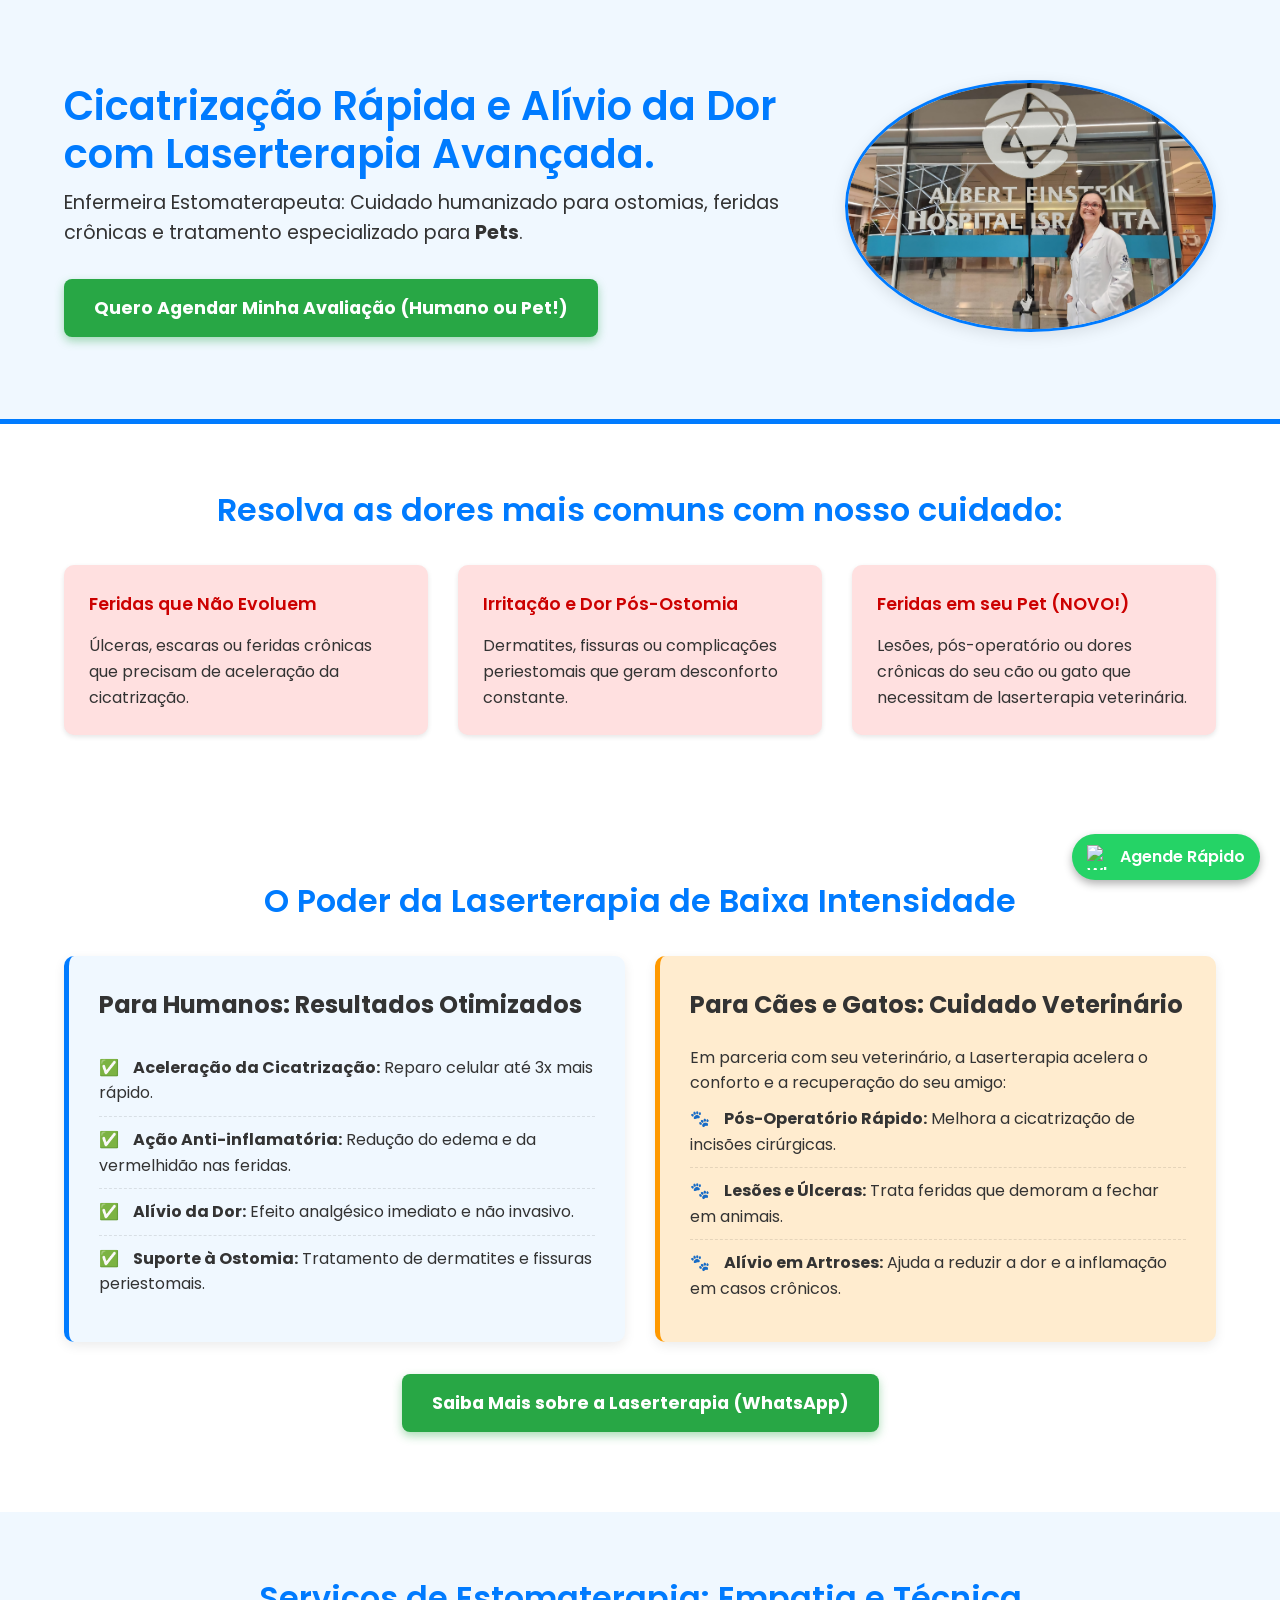
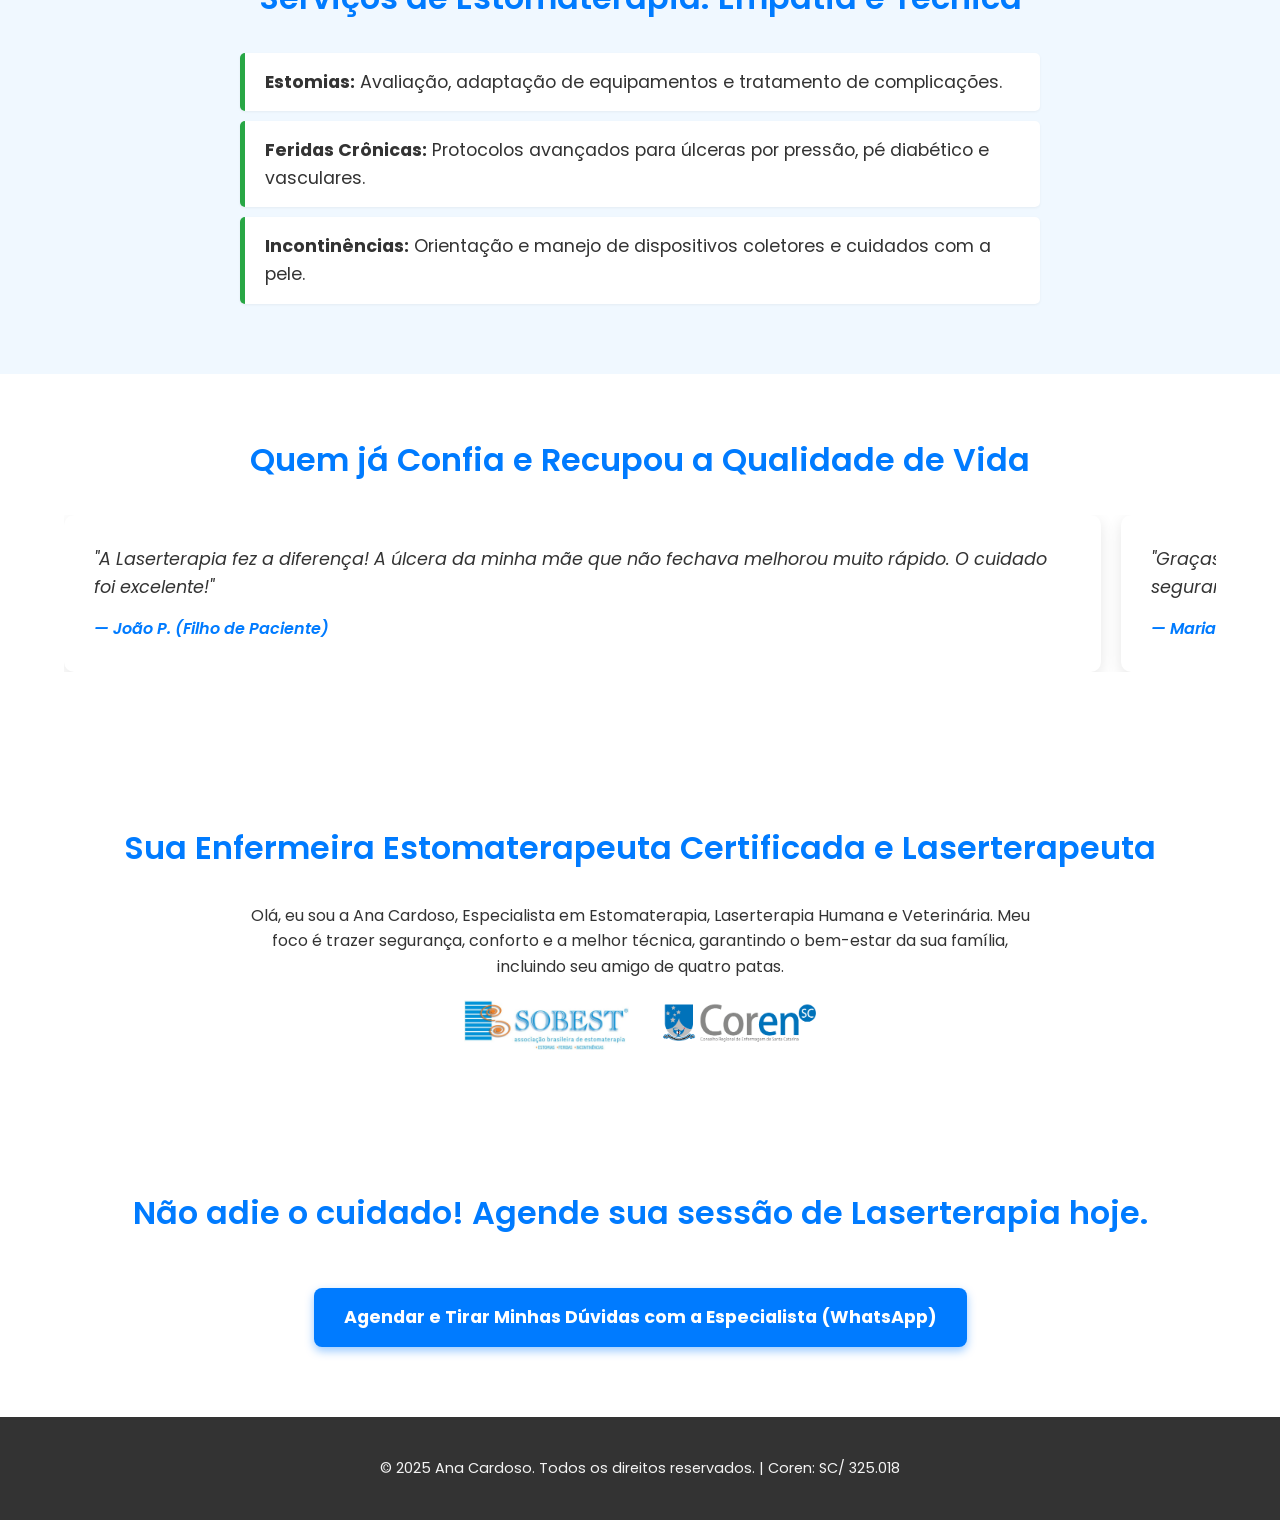
==== index.html @ f048fe2b "v1" ====
<!DOCTYPE html>
<html lang="pt-BR">
<head>
    <meta charset="UTF-8">
    <meta name="viewport" content="width=device-width, initial-scale=1.0">
    <title>Laserterapia e Estomaterapia | Cuidado Avançado para Você e Seu Pet</title>
    <link rel="stylesheet" href="/src/style.css">
    <link href="https://fonts.googleapis.com/css2?family=Poppins:wght@300;400;600;700&display=swap" rel="stylesheet">
</head>
<body>

    <a href="#" id="whatsapp-float" class="whatsapp-float">
        <img src="/src/img/whatsapp.png" alt="WhatsApp" class="whatsapp-icon">
        Agende Rápido
    </a>

    <header class="hero-section">
        <div class="container hero-content">
            <div class="hero-text">
                <h1>Cicatrização Rápida e Alívio da Dor com Laserterapia Avançada.</h1>
                <p class="subtitle">Enfermeira Estomaterapeuta: Cuidado humanizado para ostomias, feridas crônicas e tratamento especializado para <b>Pets</b>.</p>
                
                <a href="#" class="cta-button primary-cta" id="cta-hero">
                    Quero Agendar Minha Avaliação (Humano ou Pet!)
                </a>
            </div>
            <div class="hero-image">
                <img src="/src/img/ana.jpg" alt="Enfermeira Estomaterapeuta Profissional" class="profile-img">
            </div>
        </div>
    </header>

    <section class="pain-points">
        <div class="container">
            <h2>Resolva as dores mais comuns com nosso cuidado:</h2>
            <div class="points-grid">
                <div class="point-item">
                    <h3>Feridas que Não Evoluem</h3>
                    <p>Úlceras, escaras ou feridas crônicas que precisam de aceleração da cicatrização.</p>
                </div>
                <div class="point-item">
                    <h3>Irritação e Dor Pós-Ostomia</h3>
                    <p>Dermatites, fissuras ou complicações periestomais que geram desconforto constante.</p>
                </div>
                <div class="point-item">
                    <h3>Feridas em seu Pet (NOVO!)</h3>
                    <p>Lesões, pós-operatório ou dores crônicas do seu cão ou gato que necessitam de laserterapia veterinária.</p>
                </div>
            </div>
        </div>
    </section>
    
    <section class="laser-and-pet-benefits">
        <div class="container">
            <h2>O Poder da Laserterapia de Baixa Intensidade</h2>
            <div class="laser-content-grid">
                
                <div class="laser-card human-care">
                    <h3>Para Humanos: Resultados Otimizados</h3>
                    <ul>
                        <li><span class="icon">✅</span> <b>Aceleração da Cicatrização:</b> Reparo celular até 3x mais rápido.</li>
                        <li><span class="icon">✅</span> <b>Ação Anti-inflamatória:</b> Redução do edema e da vermelhidão nas feridas.</li>
                        <li><span class="icon">✅</span> <b>Alívio da Dor:</b> Efeito analgésico imediato e não invasivo.</li>
                        <li><span class="icon">✅</span> <b>Suporte à Ostomia:</b> Tratamento de dermatites e fissuras periestomais.</li>
                    </ul>
                </div>

                <div class="laser-card pet-care">
                    <h3>Para Cães e Gatos: Cuidado Veterinário</h3>
                    <p>Em parceria com seu veterinário, a Laserterapia acelera o conforto e a recuperação do seu amigo:</p>
                    <ul>
                        <li><span class="icon">🐾</span> <b>Pós-Operatório Rápido:</b> Melhora a cicatrização de incisões cirúrgicas.</li>
                        <li><span class="icon">🐾</span> <b>Lesões e Úlceras:</b> Trata feridas que demoram a fechar em animais.</li>
                        <li><span class="icon">🐾</span> <b>Alívio em Artroses:</b> Ajuda a reduzir a dor e a inflamação em casos crônicos.</li>
                    </ul>
                </div>
            </div>
             <a href="#" class="cta-button primary-cta" id="cta-laser-mid">
                Saiba Mais sobre a Laserterapia (WhatsApp)
            </a>
        </div>
    </section>

    <section class="solutions">
        <div class="container">
            <h2>Serviços de Estomaterapia: Empatia e Técnica</h2>
            <ul class="benefit-list">
                <li>
                    <strong>Estomias:</strong> Avaliação, adaptação de equipamentos e tratamento de complicações.
                </li>
                <li>
                    <strong>Feridas Crônicas:</strong> Protocolos avançados para úlceras por pressão, pé diabético e vasculares.
                </li>
                <li>
                    <strong>Incontinências:</strong> Orientação e manejo de dispositivos coletores e cuidados com a pele.
                </li>
            </ul>
        </div>
    </section>

    <section class="testimonials">
        <div class="container">
            <h2>Quem já Confia e Recupou a Qualidade de Vida</h2>
            
            <div class="carousel-wrapper">
                <div class="testimonials-carousel" id="testimonials-carousel">
                    
                    <div class="testimonial-card">
                        <p>"A Laserterapia fez a diferença! A úlcera da minha mãe que não fechava melhorou muito rápido. O cuidado foi excelente!"</p>
                        <cite>— João P. (Filho de Paciente)</cite>
                    </div>
                    
                    <div class="testimonial-card">
                        <p>"Graças ao laser, consegui adaptar minha bolsa de ostomia sem dor e a pele parou de irritar. Sinto muito mais segurança."</p>
                        <cite>— Maria S. (Paciente de Ostomia)</cite>
                    </div>

                    <div class="testimonial-card">
                        <p>"Meu Pet (Tom) se recuperou muito mais rápido da cirurgia usando o laser! Indolor e muito eficaz, recomendo!"</p>
                        <cite>— Carlos A. (Tutor de Pet)</cite>
                    </div>
                    
                    <div class="testimonial-card">
                        <p>"Obrigada por toda a paciência e por me ensinar a cuidar da minha estomia. Me devolveu a liberdade e a autoestima que eu tinha perdido."</p>
                        <cite>— Ana L. (Paciente)</cite>
                    </div>
                    
                    </div>
            </div>
            
        </div>
    </section>

    <section class="about">
        <div class="container">
            <h2>Sua Enfermeira Estomaterapeuta Certificada e Laserterapeuta</h2>
            <p>Olá, eu sou a Ana Cardoso, Especialista em Estomaterapia, Laserterapia Humana e Veterinária. Meu foco é trazer segurança, conforto e a melhor técnica, garantindo o bem-estar da sua família, incluindo seu amigo de quatro patas.</p>
            <div class="certifications">
                <img src="/src/img/sobest.jpg" alt="Certificação SOBEST" title="Certificação SOBEST">
                <img src="/src/img/coren.png" alt="Conselho Regional de Enfermagem" title="Conselho Regional de Enfermagem">
            </div>
        </div>
    </section>

    <section class="final-cta">
        <div class="container">
            <h2>Não adie o cuidado! Agende sua sessão de Laserterapia hoje.</h2>
            <a href="#" class="cta-button secondary-cta" id="cta-footer">
                Agendar e Tirar Minhas Dúvidas com a Especialista (WhatsApp)
            </a>
        </div>
    </section>

    <footer>
        <div class="container">
            <p>&copy; 2025 Ana Cardoso. Todos os direitos reservados. | Coren: SC/ 325.018</p>
        </div>
    </footer>

    <script src="/src/script.js"></script>
</body>
</html>
---- src/style.css ----
/* Configurações Globais */
:root {
    --primary-color: #007bff; /* Azul vibrante (Saúde/Confiança) */
    --secondary-color: #28a745; /* Verde (WhatsApp/Alívio) */
    --text-dark: #333;
    --text-light: #f4f4f4;
    --background-light: #ffffff;
    --background-dark: #f0f8ff; /* Azul suave para seções */
    --font-family: 'Poppins', sans-serif;
}

* {
    margin: 0;
    padding: 0;
    box-sizing: border-box;
}

body {
    font-family: var(--font-family);
    line-height: 1.6;
    color: var(--text-dark);
    background-color: var(--background-light);
}

.container {
    width: 90%;
    max-width: 1200px;
    margin: 0 auto;
    padding: 20px 0;
}

h1, h2, h3 {
    margin-bottom: 15px;
    font-weight: 600;
}

/* --- HERO SECTION --- */
.hero-section {
    background-color: var(--background-dark);
    padding: 60px 0;
    border-bottom: 5px solid var(--primary-color);
}

.hero-content {
    display: flex;
    align-items: center;
    gap: 40px;
}

.hero-text {
    flex: 2;
}

.hero-text h1 {
    font-size: 2.5em;
    color: var(--primary-color);
    line-height: 1.2;
    margin-bottom: 10px;
}

.subtitle {
    font-size: 1.2em;
    color: var(--text-dark);
    margin-bottom: 30px;
}

.hero-image {
    flex: 1;
    text-align: center;
}

.profile-img {
    width: 100%;
    max-width: 400px;
    border-radius: 50%;
    border: 3px solid var(--primary-color);
    box-shadow: 0 4px 15px rgba(0, 0, 0, 0.1);
}

/* --- CTA BUTTONS --- */
.cta-button {
    display: inline-block;
    padding: 15px 30px;
    text-decoration: none;
    font-weight: 700;
    font-size: 1.1em;
    border-radius: 8px;
    transition: background-color 0.3s, transform 0.3s;
    text-align: center;
}

.primary-cta {
    background-color: var(--secondary-color);
    color: white;
    box-shadow: 0 4px 10px rgba(40, 167, 69, 0.4);
}

.primary-cta:hover {
    background-color: #1e7e34;
    transform: scale(1.03);
}

.secondary-cta {
    background-color: var(--primary-color);
    color: white;
    box-shadow: 0 4px 10px rgba(0, 123, 255, 0.4);
    margin-top: 20px;
}

.secondary-cta:hover {
    background-color: #0056b3;
    transform: scale(1.03);
}


/* --- SECTIONS GERAIS --- */
section {
    padding: 40px 0;
    text-align: center;
}

section:nth-child(even) { 
    background-color: #fff;
}

section h2 {
    font-size: 2em;
    margin-bottom: 30px;
    color: var(--primary-color);
}

/* --- PAIN POINTS --- */
.pain-points {
    background-color: var(--background-light);
}

.points-grid {
    display: flex;
    gap: 30px;
    justify-content: center;
    text-align: left;
}

.point-item {
    background: #ffe0e0; 
    padding: 25px;
    border-radius: 10px;
    flex: 1;
    box-shadow: 0 2px 5px rgba(0, 0, 0, 0.1);
}

.point-item h3 {
    color: #cc0000;
    font-size: 1.1em;
}

/* --- NOVO: LASER AND PET BENEFITS --- */
.laser-and-pet-benefits {
    background-color: var(--background-light);
    padding: 60px 0;
}

.laser-content-grid {
    display: flex;
    gap: 30px;
    margin-top: 30px;
    justify-content: center;
}

.laser-card {
    flex: 1;
    text-align: left;
    padding: 30px;
    border-radius: 10px;
    box-shadow: 0 4px 12px rgba(0, 0, 0, 0.08);
}

.human-care {
    background-color: var(--background-dark);
    border-left: 5px solid var(--primary-color);
}

.pet-care {
    background-color: #ffeccf; 
    border-left: 5px solid #ff9900; 
}

.laser-card h3 {
    color: var(--text-dark);
    margin-bottom: 20px;
    font-size: 1.5em;
    font-weight: 700;
}

.laser-card ul {
    list-style: none;
    padding: 0;
}

.laser-card li {
    padding: 10px 0;
    border-bottom: 1px dashed rgba(0, 0, 0, 0.1);
}

.laser-card li:last-child {
    border-bottom: none;
}

.laser-card .icon {
    margin-right: 10px;
    font-weight: 700;
    color: var(--secondary-color); 
}

/* --- SOLUTIONS/BENEFITS --- */
.solutions {
    background-color: var(--background-dark);
}

.benefit-list {
    list-style: none;
    padding: 0;
    text-align: left;
    max-width: 800px;
    margin: 0 auto;
}

.benefit-list li {
    background: white;
    padding: 15px 20px;
    margin-bottom: 10px;
    border-left: 5px solid var(--secondary-color);
    border-radius: 5px;
    box-shadow: 0 1px 3px rgba(0, 0, 0, 0.05);
    font-size: 1.1em;
}

/* --- TESTIMONIALS (AJUSTADO PARA CARROSSEL) --- */
.testimonials {
    background-color: #f9f9f9;
}

.carousel-wrapper {
    /* Define o tamanho da "janela" e esconde o que está fora */
    overflow: hidden; 
    margin: 30px auto;
}

.testimonials-carousel {
    /* É o contêiner que segura todos os depoimentos */
    display: flex;
    /* Remove a barra de rolagem nativa */
    overflow-x: auto; 
    /* Garante que o JS possa controlar o scroll-behavior para a animação */
    scroll-behavior: smooth; 
    /* Impede que o usuário navegue pelos itens arrastando (será feito via JS) */
    pointer-events: none;
}

/* Estilo para cada Depoimento (O item individual do carrossel) */
.testimonial-card {
    min-width: 90%; 
    max-width: 90%;
    margin-right: 20px; 
    
    background-color: var(--background-light);
    padding: 30px;
    border-radius: 10px;
    box-shadow: 0 5px 15px rgba(0, 0, 0, 0.1);
    
    /* Permite que os cards fiquem alinhados lado a lado sem quebra */
    flex-shrink: 0; 
    text-align: left; 
}

.testimonial-card p {
    font-style: italic;
    font-size: 1.1em;
    margin-bottom: 15px;
}

.testimonial-card cite {
    display: block;
    font-weight: 600;
    color: var(--primary-color);
}


/* --- ABOUT/AUTHORITY --- */
.about p {
    max-width: 800px;
    margin: 0 auto 20px;
}

.certifications img {
    height: 50px; 
    margin: 0 15px;
}

/* --- FINAL CTA --- */
.final-cta {
    background-color: var(--primary-color);
    padding: 50px 0;
}


/* --- FOOTER --- */
footer {
    background-color: var(--text-dark);
    color: var(--text-light);
    padding: 20px 0;
    text-align: center;
    font-size: 0.9em;
}

/* --- WHATSAPP FLOAT BUTTON --- */
.whatsapp-float {
    position: fixed;
    bottom: 20px;
    right: 20px;
    background-color: #25d366; 
    color: white;
    border-radius: 50px;
    text-align: center;
    padding: 10px 15px;
    box-shadow: 0 4px 8px rgba(0, 0, 0, 0.3);
    z-index: 1000;
    font-weight: 600;
    display: flex;
    align-items: center;
    gap: 8px;
    text-decoration: none;
}

.whatsapp-icon {
    width: 25px;
    height: 25px;
    /* Você deve substituir 'whatsapp-icon.png' ou usar um ícone SVG/font */
}

a#cta-laser-mid {
    margin-top: 2rem;
}


/* --- MEDIA QUERIES (Responsividade) --- */
@media (max-width: 768px) {
    .hero-content {
        flex-direction: column;
        text-align: center;
    }

    .hero-text h1 {
        font-size: 2em;
    }

    .profile-img {
        max-width: 400px;
        margin-top: 20px;
    }

    .points-grid {
        flex-direction: column;
        gap: 20px;
    }
    
    .laser-content-grid {
        flex-direction: column;
    }

    .point-item {
        margin: 0 10px;
    }

    .cta-button {
        width: 100%;
        padding: 15px 10px;
        font-size: 1em;
    }
    
    .testimonial-card {
        min-width: 100%; /* Ocupa a largura total no celular */
    }
}

@media (min-width: 769px) {
    .testimonial-card {
        min-width: 45%; 
    }
}

@media (min-width: 1024px) {
    .testimonial-card {
        min-width: 30%; 
    }
}
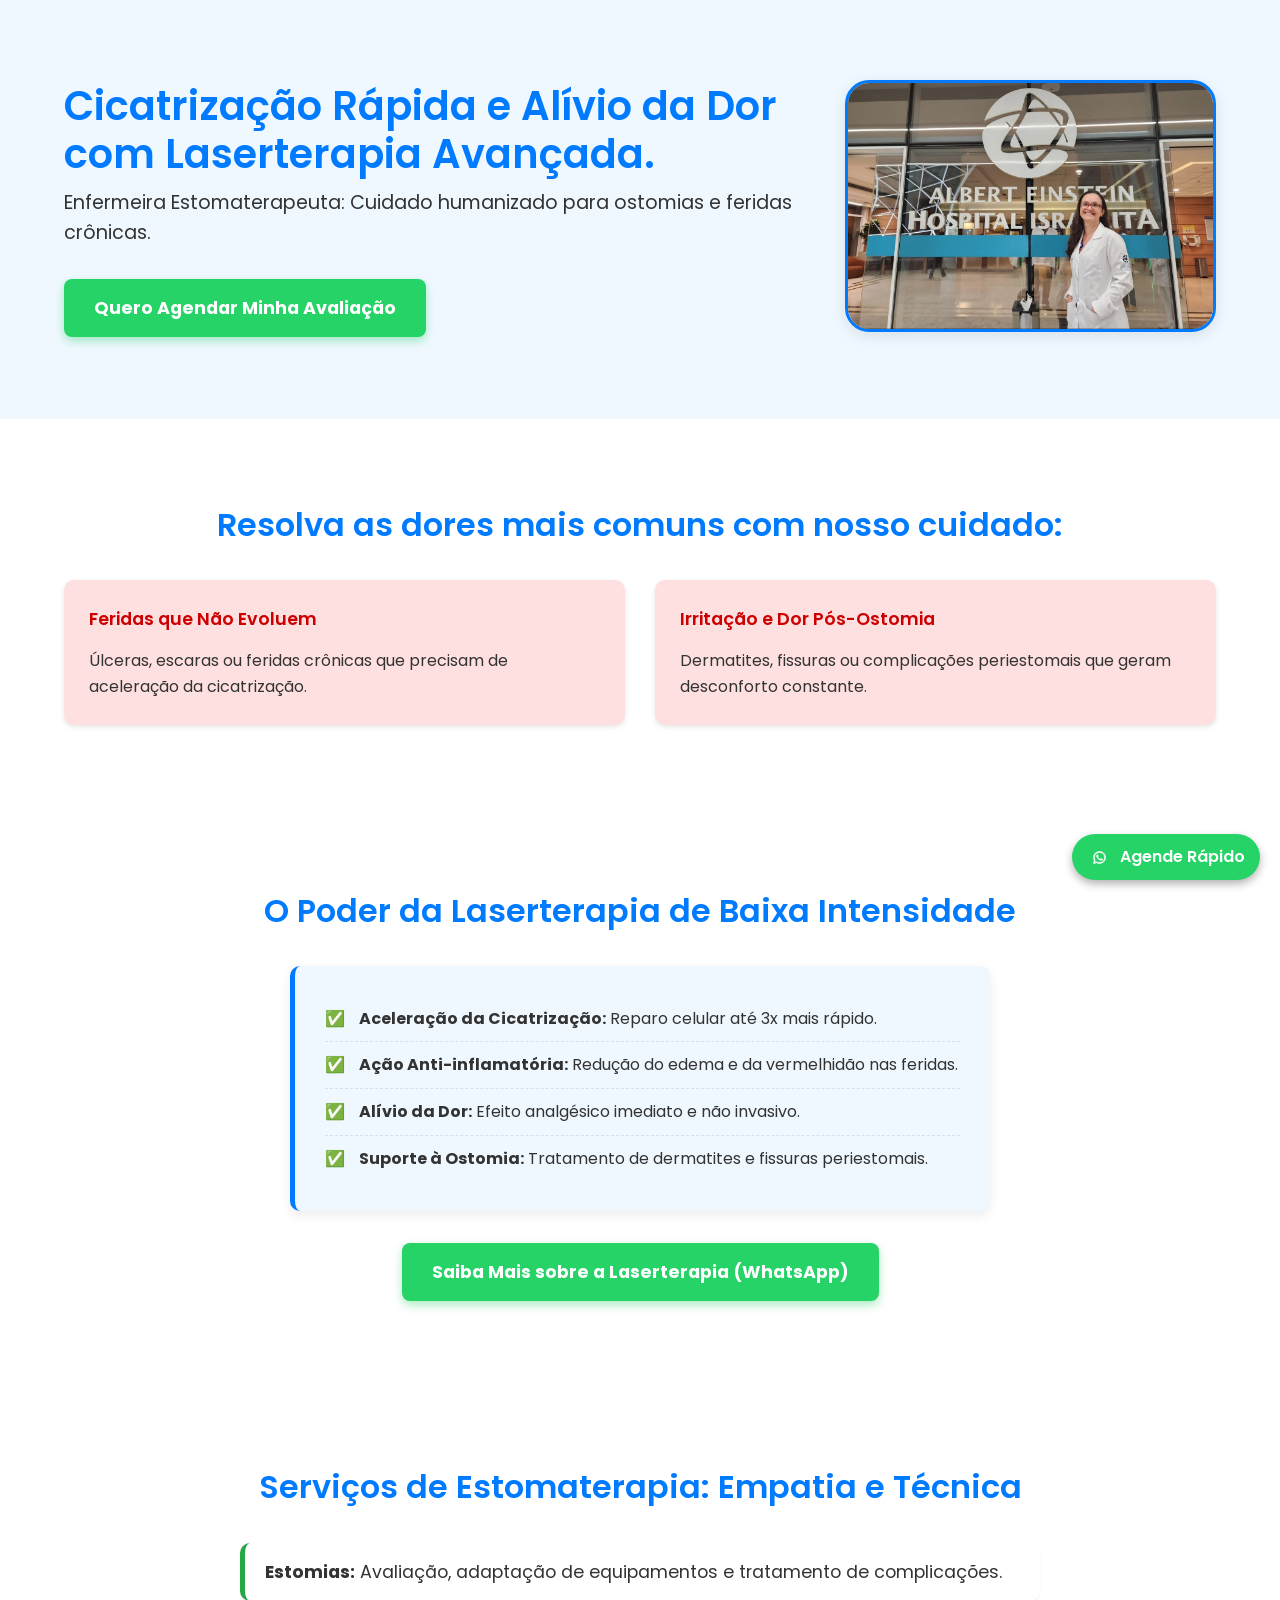
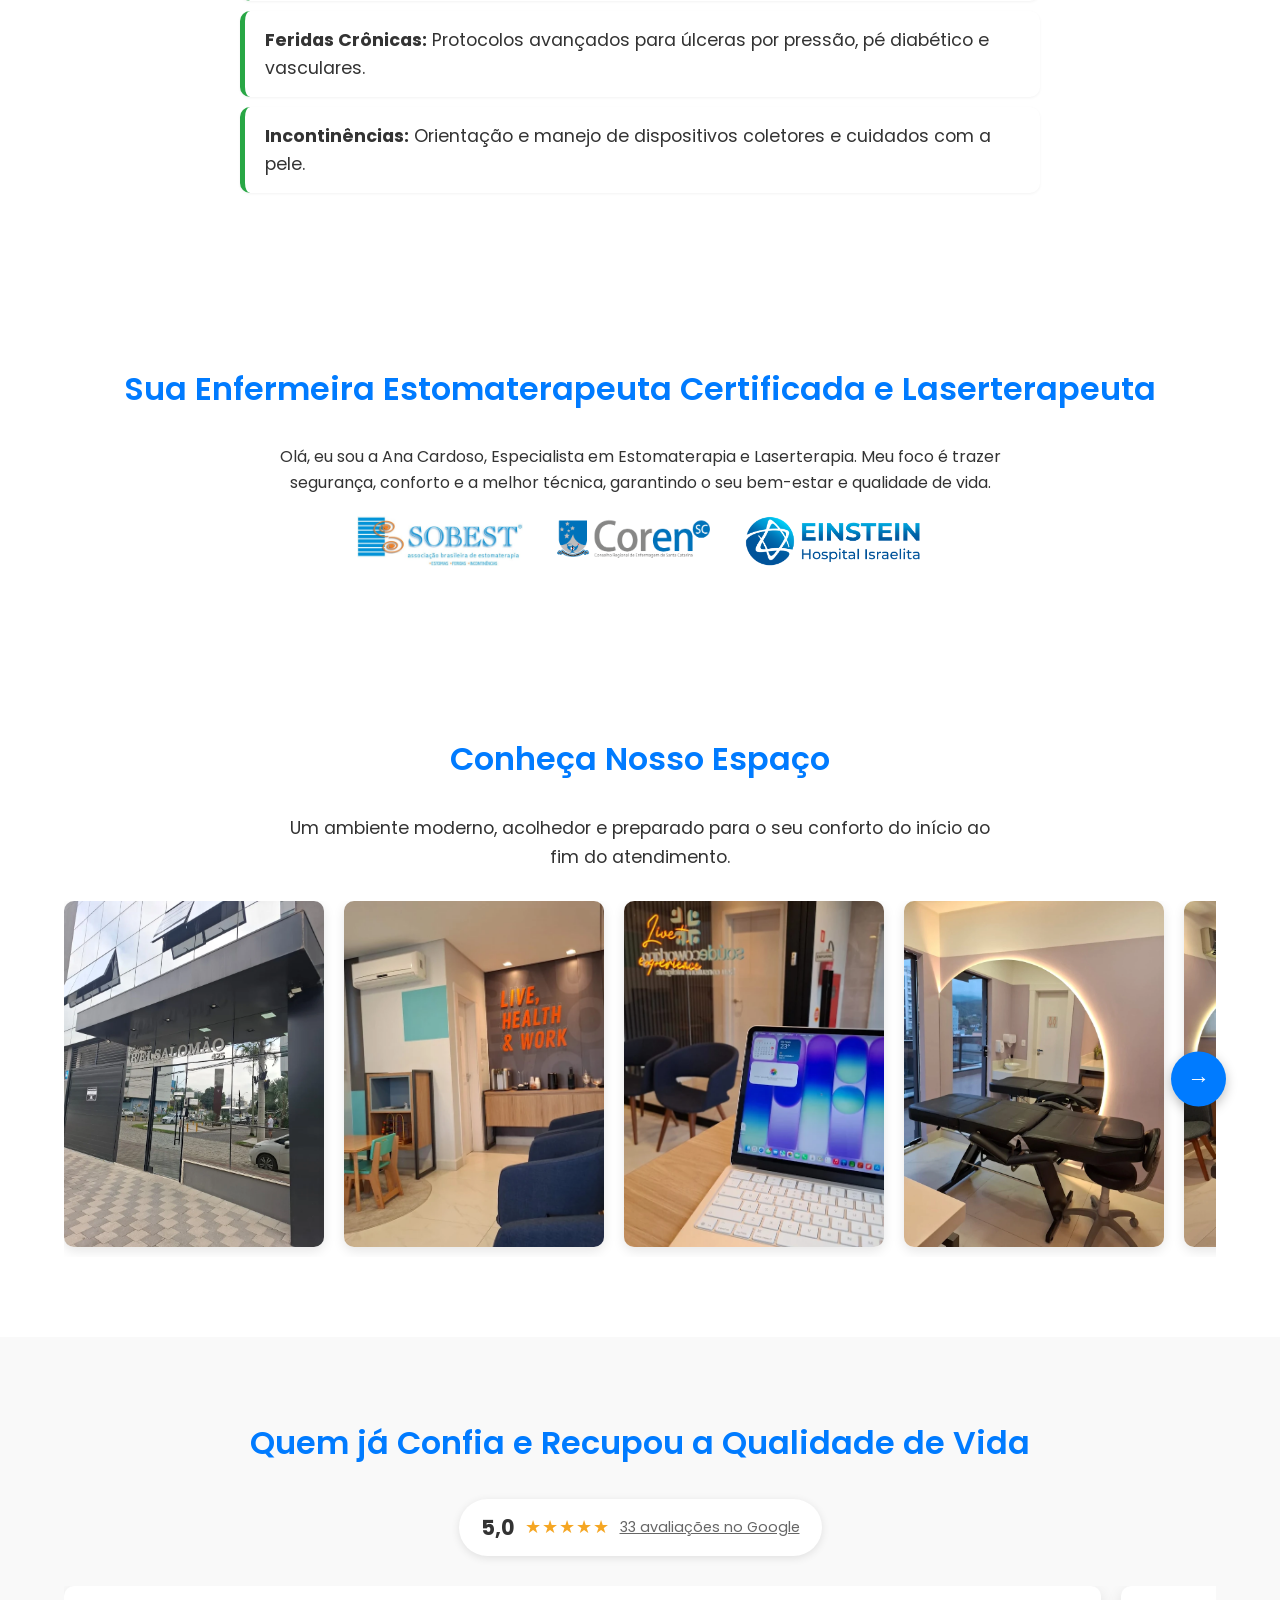
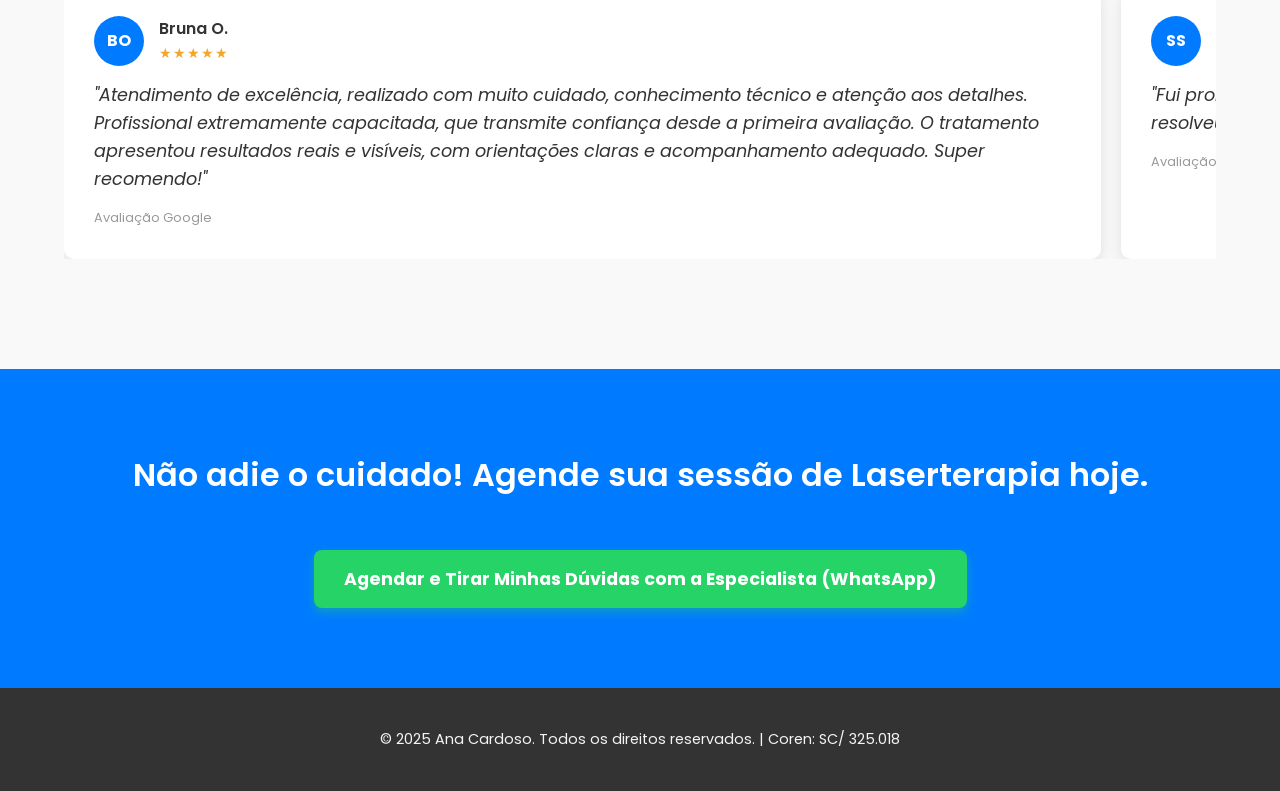
==== commit 3aabb2cb: "Ajustes site versao 2.0" ====
--- a/index.html
+++ b/index.html
@@ -1,13 +1,67 @@
 <!DOCTYPE html>
 <html lang="pt-BR">
 <head>
+    <!-- Google Tag Manager -->
+    <script>(function(w,d,s,l,i){w[l]=w[l]||[];w[l].push({'gtm.start':
+    new Date().getTime(),event:'gtm.js'});var f=d.getElementsByTagName(s)[0],
+    j=d.createElement(s),dl=l!='dataLayer'?'&l='+l:'';j.async=true;j.src=
+    'https://www.googletagmanager.com/gtm.js?id='+i+dl;f.parentNode.insertBefore(j,f);
+    })(window,document,'script','dataLayer','GTM-TGN4Q9VS');</script>
+    <!-- End Google Tag Manager -->
     <meta charset="UTF-8">
     <meta name="viewport" content="width=device-width, initial-scale=1.0">
-    <title>Laserterapia e Estomaterapia | Cuidado Avançado para Você e Seu Pet</title>
+    <title>Laserterapia e Estomaterapia | Cuidado Avançado para Você</title>
+    <link rel="icon" type="image/png" href="/src/img/favicon.png">
+    <link rel="apple-touch-icon" href="/src/img/apple-touch-icon.png">
+    <meta name="description" content="Enfermeira especialista em Estomaterapia e Laserterapia em Blumenau/SC. Tratamento avançado para cicatrização de feridas, cuidados com ostomias e alívio da dor. Agende sua avaliação.">
+    <link rel="canonical" href="https://anacardoso.vercel.app/">
+
+    <meta property="og:type" content="website">
+    <meta property="og:site_name" content="Ana Cardoso - Estomaterapia e Laserterapia">
+    <meta property="og:title" content="Laserterapia e Estomaterapia | Cuidado Avançado para Você">
+    <meta property="og:description" content="Enfermeira especialista em Estomaterapia e Laserterapia em Blumenau/SC. Tratamento avançado para cicatrização de feridas, cuidados com ostomias e alívio da dor.">
+    <meta property="og:image" content="https://anacardoso.vercel.app/src/img/ana.jpg">
+    <meta property="og:url" content="https://anacardoso.vercel.app/">
+    <meta property="og:locale" content="pt_BR">
+
+    <link rel="preconnect" href="https://fonts.googleapis.com">
+    <link rel="preconnect" href="https://fonts.gstatic.com" crossorigin>
     <link rel="stylesheet" href="/src/style.css">
     <link href="https://fonts.googleapis.com/css2?family=Poppins:wght@300;400;600;700&display=swap" rel="stylesheet">
+
+    <script type="application/ld+json">
+    {
+        "@context": "https://schema.org",
+        "@type": "MedicalBusiness",
+        "name": "Enfermeira Ana Cardoso – Especialista em Cicatrização de feridas, Laserterapia e Estomaterapia",
+        "image": "https://anacardoso.vercel.app/src/img/ana.jpg",
+        "url": "https://anacardoso.vercel.app/",
+        "telephone": "+554799576292",
+        "address": {
+            "@type": "PostalAddress",
+            "streetAddress": "R. Jacó Brueckheimer, 425 - 4º Andar - Velha",
+            "addressLocality": "Blumenau",
+            "addressRegion": "SC",
+            "postalCode": "89036-250",
+            "addressCountry": "BR"
+        },
+        "areaServed": "Blumenau, SC",
+        "aggregateRating": {
+            "@type": "AggregateRating",
+            "ratingValue": "5.0",
+            "reviewCount": "33"
+        },
+        "sameAs": [
+            "https://maps.app.goo.gl/mA5abbMii9hP5nAUA"
+        ]
+    }
+    </script>
 </head>
 <body>
+    <!-- Google Tag Manager (noscript) -->
+    <noscript><iframe src="https://www.googletagmanager.com/ns.html?id=GTM-TGN4Q9VS"
+    height="0" width="0" style="display:none;visibility:hidden"></iframe></noscript>
+    <!-- End Google Tag Manager (noscript) -->
 
     <a href="#" id="whatsapp-float" class="whatsapp-float">
         <img src="/src/img/whatsapp.png" alt="WhatsApp" class="whatsapp-icon">
@@ -18,10 +72,10 @@
         <div class="container hero-content">
             <div class="hero-text">
                 <h1>Cicatrização Rápida e Alívio da Dor com Laserterapia Avançada.</h1>
-                <p class="subtitle">Enfermeira Estomaterapeuta: Cuidado humanizado para ostomias, feridas crônicas e tratamento especializado para <b>Pets</b>.</p>
-                
+                <p class="subtitle">Enfermeira Estomaterapeuta: Cuidado humanizado para ostomias e feridas crônicas.</p>
+
                 <a href="#" class="cta-button primary-cta" id="cta-hero">
-                    Quero Agendar Minha Avaliação (Humano ou Pet!)
+                    Quero Agendar Minha Avaliação
                 </a>
             </div>
             <div class="hero-image">
@@ -42,38 +96,20 @@
                     <h3>Irritação e Dor Pós-Ostomia</h3>
                     <p>Dermatites, fissuras ou complicações periestomais que geram desconforto constante.</p>
                 </div>
-                <div class="point-item">
-                    <h3>Feridas em seu Pet (NOVO!)</h3>
-                    <p>Lesões, pós-operatório ou dores crônicas do seu cão ou gato que necessitam de laserterapia veterinária.</p>
-                </div>
             </div>
         </div>
     </section>
     
-    <section class="laser-and-pet-benefits">
+    <section class="laser-benefits">
         <div class="container">
             <h2>O Poder da Laserterapia de Baixa Intensidade</h2>
-            <div class="laser-content-grid">
-                
-                <div class="laser-card human-care">
-                    <h3>Para Humanos: Resultados Otimizados</h3>
-                    <ul>
-                        <li><span class="icon">✅</span> <b>Aceleração da Cicatrização:</b> Reparo celular até 3x mais rápido.</li>
-                        <li><span class="icon">✅</span> <b>Ação Anti-inflamatória:</b> Redução do edema e da vermelhidão nas feridas.</li>
-                        <li><span class="icon">✅</span> <b>Alívio da Dor:</b> Efeito analgésico imediato e não invasivo.</li>
-                        <li><span class="icon">✅</span> <b>Suporte à Ostomia:</b> Tratamento de dermatites e fissuras periestomais.</li>
-                    </ul>
-                </div>
-
-                <div class="laser-card pet-care">
-                    <h3>Para Cães e Gatos: Cuidado Veterinário</h3>
-                    <p>Em parceria com seu veterinário, a Laserterapia acelera o conforto e a recuperação do seu amigo:</p>
-                    <ul>
-                        <li><span class="icon">🐾</span> <b>Pós-Operatório Rápido:</b> Melhora a cicatrização de incisões cirúrgicas.</li>
-                        <li><span class="icon">🐾</span> <b>Lesões e Úlceras:</b> Trata feridas que demoram a fechar em animais.</li>
-                        <li><span class="icon">🐾</span> <b>Alívio em Artroses:</b> Ajuda a reduzir a dor e a inflamação em casos crônicos.</li>
-                    </ul>
-                </div>
+            <div class="laser-card">
+                <ul>
+                    <li><span class="icon">✅</span> <b>Aceleração da Cicatrização:</b> Reparo celular até 3x mais rápido.</li>
+                    <li><span class="icon">✅</span> <b>Ação Anti-inflamatória:</b> Redução do edema e da vermelhidão nas feridas.</li>
+                    <li><span class="icon">✅</span> <b>Alívio da Dor:</b> Efeito analgésico imediato e não invasivo.</li>
+                    <li><span class="icon">✅</span> <b>Suporte à Ostomia:</b> Tratamento de dermatites e fissuras periestomais.</li>
+                </ul>
             </div>
              <a href="#" class="cta-button primary-cta" id="cta-laser-mid">
                 Saiba Mais sobre a Laserterapia (WhatsApp)
@@ -98,47 +134,138 @@
         </div>
     </section>
 
+    <section class="about">
+        <div class="container">
+            <h2>Sua Enfermeira Estomaterapeuta Certificada e Laserterapeuta</h2>
+            <p>Olá, eu sou a Ana Cardoso, Especialista em Estomaterapia e Laserterapia. Meu foco é trazer segurança, conforto e a melhor técnica, garantindo o seu bem-estar e qualidade de vida.</p>
+            <div class="certifications">
+                <img loading="lazy" src="/src/img/sobest.jpg" alt="Certificação SOBEST" title="Certificação SOBEST">
+                <img loading="lazy" src="/src/img/coren.png" alt="Conselho Regional de Enfermagem" title="Conselho Regional de Enfermagem">
+                <img loading="lazy" src="/src/img/einstein.png" alt="Hospital Israelita Albert Einstein" title="Hospital Israelita Albert Einstein">
+            </div>
+        </div>
+    </section>
+
+    <section class="facility">
+        <div class="container">
+            <h2>Conheça Nosso Espaço</h2>
+            <p class="facility-intro">Um ambiente moderno, acolhedor e preparado para o seu conforto do início ao fim do atendimento.</p>
+            <div class="facility-carousel-wrapper">
+            <div class="facility-gallery" id="facility-gallery">
+                <div class="facility-photo">
+                    <img loading="lazy" src="/src/img/consultoriofachada.webp" alt="Fachada do Edifício Rei Salomão, onde fica localizado o consultório">
+                </div>
+                <div class="facility-photo">
+                    <img loading="lazy" src="/src/img/consultorio6.webp" alt="Recepção acolhedora, com cantinho kids e estação de café">
+                </div>
+                <div class="facility-photo">
+                    <img loading="lazy" src="/src/img/consultorio4.webp" alt="Espaço de espera integrado, com ambiente climatizado e confortável">
+                </div>
+                <div class="facility-photo">
+                    <img loading="lazy" src="/src/img/consultorio1.webp" alt="Sala de atendimento com maca reclinável, espelho iluminado e vista para a cidade">
+                </div>
+                <div class="facility-photo">
+                    <img loading="lazy" src="/src/img/consultorio7.webp" alt="Segunda sala de atendimento, com bancada, espelho iluminado e ambiente climatizado">
+                </div>
+                <div class="facility-photo">
+                    <img loading="lazy" src="/src/img/consultorio10.webp" alt="Ana Cardoso demonstrando a aplicação da laserterapia">
+                </div>
+                <div class="facility-photo">
+                    <img loading="lazy" src="/src/img/consultorio9.webp" alt="Protocolo de esterilização e segurança dos materiais utilizados no atendimento">
+                </div>
+                <div class="facility-photo">
+                    <img loading="lazy" src="/src/img/consultorio2.webp" alt="Bancada organizada com materiais esterilizados para o atendimento">
+                </div>
+                <div class="facility-photo">
+                    <img loading="lazy" src="/src/img/consultorio3.webp" alt="Mascotes utilizados para deixar o atendimento mais leve e acolhedor">
+                </div>
+                <div class="facility-photo">
+                    <img loading="lazy" src="/src/img/consultorio5.webp" alt="Ana Cardoso durante o atendimento, sempre com cuidado e atenção">
+                </div>
+            </div>
+            <button type="button" class="facility-next" id="facility-next" aria-label="Ver próximas fotos do consultório">
+                <span class="facility-next-arrow">&#8594;</span>
+            </button>
+            </div>
+        </div>
+    </section>
+
     <section class="testimonials">
         <div class="container">
             <h2>Quem já Confia e Recupou a Qualidade de Vida</h2>
-            
+
+            <a href="https://maps.app.goo.gl/mA5abbMii9hP5nAUA" target="_blank" rel="noopener" class="rating-summary">
+                <span class="rating-number">5,0</span>
+                <span class="rating-stars">★★★★★</span>
+                <span class="rating-count">33 avaliações no Google</span>
+            </a>
+
             <div class="carousel-wrapper">
                 <div class="testimonials-carousel" id="testimonials-carousel">
-                    
-                    <div class="testimonial-card">
-                        <p>"A Laserterapia fez a diferença! A úlcera da minha mãe que não fechava melhorou muito rápido. O cuidado foi excelente!"</p>
-                        <cite>— João P. (Filho de Paciente)</cite>
-                    </div>
-                    
-                    <div class="testimonial-card">
-                        <p>"Graças ao laser, consegui adaptar minha bolsa de ostomia sem dor e a pele parou de irritar. Sinto muito mais segurança."</p>
-                        <cite>— Maria S. (Paciente de Ostomia)</cite>
-                    </div>
-
-                    <div class="testimonial-card">
-                        <p>"Meu Pet (Tom) se recuperou muito mais rápido da cirurgia usando o laser! Indolor e muito eficaz, recomendo!"</p>
-                        <cite>— Carlos A. (Tutor de Pet)</cite>
-                    </div>
-                    
-                    <div class="testimonial-card">
-                        <p>"Obrigada por toda a paciência e por me ensinar a cuidar da minha estomia. Me devolveu a liberdade e a autoestima que eu tinha perdido."</p>
-                        <cite>— Ana L. (Paciente)</cite>
-                    </div>
-                    
-                    </div>
-            </div>
-            
-        </div>
-    </section>
-
-    <section class="about">
-        <div class="container">
-            <h2>Sua Enfermeira Estomaterapeuta Certificada e Laserterapeuta</h2>
-            <p>Olá, eu sou a Ana Cardoso, Especialista em Estomaterapia, Laserterapia Humana e Veterinária. Meu foco é trazer segurança, conforto e a melhor técnica, garantindo o bem-estar da sua família, incluindo seu amigo de quatro patas.</p>
-            <div class="certifications">
-                <img src="/src/img/sobest.jpg" alt="Certificação SOBEST" title="Certificação SOBEST">
-                <img src="/src/img/coren.png" alt="Conselho Regional de Enfermagem" title="Conselho Regional de Enfermagem">
-            </div>
+
+                    <div class="testimonial-card">
+                        <div class="testimonial-header">
+                            <div class="testimonial-avatar">BO</div>
+                            <div class="testimonial-info">
+                                <cite>Bruna O.</cite>
+                                <div class="stars" aria-label="5 de 5 estrelas">★★★★★</div>
+                            </div>
+                        </div>
+                        <p>"Atendimento de excelência, realizado com muito cuidado, conhecimento técnico e atenção aos detalhes. Profissional extremamente capacitada, que transmite confiança desde a primeira avaliação. O tratamento apresentou resultados reais e visíveis, com orientações claras e acompanhamento adequado. Super recomendo!"</p>
+                        <span class="testimonial-source">Avaliação Google</span>
+                    </div>
+
+                    <div class="testimonial-card">
+                        <div class="testimonial-header">
+                            <div class="testimonial-avatar">SS</div>
+                            <div class="testimonial-info">
+                                <cite>Sidneia S.</cite>
+                                <div class="stars" aria-label="5 de 5 estrelas">★★★★★</div>
+                            </div>
+                        </div>
+                        <p>"Fui prontamente atendida, tem ótima disponibilidade. Carinhosa e muito competente. Uma consulta apenas resolveu uma lesão e ainda ensinou os cuidados com perfeição."</p>
+                        <span class="testimonial-source">Avaliação Google</span>
+                    </div>
+
+                    <div class="testimonial-card">
+                        <div class="testimonial-header">
+                            <div class="testimonial-avatar">IF</div>
+                            <div class="testimonial-info">
+                                <cite>Isabelle F.</cite>
+                                <div class="stars" aria-label="5 de 5 estrelas">★★★★★</div>
+                            </div>
+                        </div>
+                        <p>"Só tenho que agradecer, me ajudou no momento que eu mais precisei. Minha cicatrização está sendo muito melhor com seus atendimentos domiciliares. Recomendo 100%!"</p>
+                        <span class="testimonial-source">Avaliação Google</span>
+                    </div>
+
+                    <div class="testimonial-card">
+                        <div class="testimonial-header">
+                            <div class="testimonial-avatar">MG</div>
+                            <div class="testimonial-info">
+                                <cite>Marcio G.</cite>
+                                <div class="stars" aria-label="5 de 5 estrelas">★★★★★</div>
+                            </div>
+                        </div>
+                        <p>"Excelente profissional, muito competente. Ela realizou curativos e laserterapia sobre um ferimento em minha perna e obtivemos excelentes resultados com os procedimentos realizados."</p>
+                        <span class="testimonial-source">Avaliação Google</span>
+                    </div>
+
+                    <div class="testimonial-card">
+                        <div class="testimonial-header">
+                            <div class="testimonial-avatar">AS</div>
+                            <div class="testimonial-info">
+                                <cite>Andréia S.</cite>
+                                <div class="stars" aria-label="5 de 5 estrelas">★★★★★</div>
+                            </div>
+                        </div>
+                        <p>"Excelente profissional. Dentre as qualidades que posso pontuar estão a empatia, ética impecável, profissionalismo e muita atenção. Recomendo de olhos fechados!"</p>
+                        <span class="testimonial-source">Avaliação Google</span>
+                    </div>
+
+                    </div>
+            </div>
+
         </div>
     </section>
 
--- a/src/style.css
+++ b/src/style.css
@@ -2,6 +2,7 @@
 :root {
     --primary-color: #007bff; /* Azul vibrante (Saúde/Confiança) */
     --secondary-color: #28a745; /* Verde (WhatsApp/Alívio) */
+    --whatsapp-green: #25d366; /* Verde do botão flutuante "Agende Rápido" */
     --text-dark: #333;
     --text-light: #f4f4f4;
     --background-light: #ffffff;
@@ -38,7 +39,6 @@
 .hero-section {
     background-color: var(--background-dark);
     padding: 60px 0;
-    border-bottom: 5px solid var(--primary-color);
 }
 
 .hero-content {
@@ -72,7 +72,7 @@
 .profile-img {
     width: 100%;
     max-width: 400px;
-    border-radius: 50%;
+    border-radius: 24px;
     border: 3px solid var(--primary-color);
     box-shadow: 0 4px 15px rgba(0, 0, 0, 0.1);
 }
@@ -90,32 +90,57 @@
 }
 
 .primary-cta {
-    background-color: var(--secondary-color);
+    background-color: var(--whatsapp-green);
     color: white;
-    box-shadow: 0 4px 10px rgba(40, 167, 69, 0.4);
+    box-shadow: 0 4px 10px rgba(37, 211, 102, 0.4);
 }
 
 .primary-cta:hover {
-    background-color: #1e7e34;
     transform: scale(1.03);
 }
 
 .secondary-cta {
-    background-color: var(--primary-color);
+    background-color: var(--whatsapp-green);
     color: white;
-    box-shadow: 0 4px 10px rgba(0, 123, 255, 0.4);
+    box-shadow: 0 4px 10px rgba(37, 211, 102, 0.4);
     margin-top: 20px;
 }
 
 .secondary-cta:hover {
-    background-color: #0056b3;
     transform: scale(1.03);
+}
+
+/* Efeito de destaque no CTA principal do hero */
+@keyframes pulse-whatsapp {
+    0% {
+        box-shadow: 0 0 0 0 rgba(37, 211, 102, 0.6);
+    }
+    70% {
+        box-shadow: 0 0 0 15px rgba(37, 211, 102, 0);
+    }
+    100% {
+        box-shadow: 0 0 0 0 rgba(37, 211, 102, 0);
+    }
+}
+
+#cta-hero,
+#whatsapp-float,
+#cta-laser-mid,
+#cta-footer {
+    animation: pulse-whatsapp 2s infinite;
+}
+
+#cta-hero:hover,
+#whatsapp-float:hover,
+#cta-laser-mid:hover,
+#cta-footer:hover {
+    animation: none;
 }
 
 
 /* --- SECTIONS GERAIS --- */
 section {
-    padding: 40px 0;
+    padding: 60px 0;
     text-align: center;
 }
 
@@ -154,35 +179,20 @@
     font-size: 1.1em;
 }
 
-/* --- NOVO: LASER AND PET BENEFITS --- */
-.laser-and-pet-benefits {
+/* --- LASER BENEFITS --- */
+.laser-benefits {
     background-color: var(--background-light);
-    padding: 60px 0;
-}
-
-.laser-content-grid {
-    display: flex;
-    gap: 30px;
-    margin-top: 30px;
-    justify-content: center;
 }
 
 .laser-card {
-    flex: 1;
     text-align: left;
     padding: 30px;
     border-radius: 10px;
     box-shadow: 0 4px 12px rgba(0, 0, 0, 0.08);
-}
-
-.human-care {
+    max-width: 700px;
+    margin: 30px auto 0;
     background-color: var(--background-dark);
     border-left: 5px solid var(--primary-color);
-}
-
-.pet-care {
-    background-color: #ffeccf; 
-    border-left: 5px solid #ff9900; 
 }
 
 .laser-card h3 {
@@ -230,7 +240,7 @@
     padding: 15px 20px;
     margin-bottom: 10px;
     border-left: 5px solid var(--secondary-color);
-    border-radius: 5px;
+    border-radius: 10px;
     box-shadow: 0 1px 3px rgba(0, 0, 0, 0.05);
     font-size: 1.1em;
 }
@@ -238,6 +248,40 @@
 /* --- TESTIMONIALS (AJUSTADO PARA CARROSSEL) --- */
 .testimonials {
     background-color: #f9f9f9;
+}
+
+.rating-summary {
+    display: inline-flex;
+    align-items: center;
+    gap: 10px;
+    background-color: white;
+    padding: 12px 22px;
+    border-radius: 50px;
+    box-shadow: 0 2px 8px rgba(0, 0, 0, 0.1);
+    text-decoration: none;
+    color: var(--text-dark);
+    transition: transform 0.3s;
+}
+
+.rating-summary:hover {
+    transform: scale(1.03);
+}
+
+.rating-number {
+    font-size: 1.3em;
+    font-weight: 700;
+}
+
+.rating-stars {
+    color: #f5a623;
+    font-size: 1.1em;
+    letter-spacing: 1px;
+}
+
+.rating-count {
+    font-size: 0.9em;
+    color: #666;
+    text-decoration: underline;
 }
 
 .carousel-wrapper {
@@ -279,10 +323,44 @@
     margin-bottom: 15px;
 }
 
-.testimonial-card cite {
+.testimonial-header {
+    display: flex;
+    align-items: center;
+    gap: 15px;
+    margin-bottom: 15px;
+}
+
+.testimonial-avatar {
+    width: 50px;
+    height: 50px;
+    min-width: 50px;
+    border-radius: 50%;
+    background-color: var(--primary-color);
+    color: white;
+    display: flex;
+    align-items: center;
+    justify-content: center;
+    font-weight: 700;
+}
+
+.testimonial-info cite {
     display: block;
     font-weight: 600;
-    color: var(--primary-color);
+    font-style: normal;
+    color: var(--text-dark);
+}
+
+.stars {
+    color: #f5a623;
+    font-size: 0.9em;
+    letter-spacing: 1px;
+}
+
+.testimonial-source {
+    display: block;
+    margin-top: 10px;
+    font-size: 0.8em;
+    color: #999;
 }
 
 
@@ -297,10 +375,100 @@
     margin: 0 15px;
 }
 
+/* --- FACILITY / NOSSO ESPAÇO --- */
+.facility {
+    background-color: var(--background-light);
+}
+
+.facility-intro {
+    max-width: 700px;
+    margin: 0 auto 10px;
+    font-size: 1.1em;
+}
+
+.facility-carousel-wrapper {
+    position: relative;
+    margin-top: 30px;
+}
+
+.facility-gallery {
+    display: flex;
+    gap: 20px;
+    overflow-x: auto;
+    scroll-behavior: smooth;
+    scroll-snap-type: x mandatory;
+    padding-bottom: 10px;
+}
+
+.facility-photo {
+    flex: 0 0 auto;
+    width: 260px;
+    scroll-snap-align: start;
+    overflow: hidden;
+    border-radius: 10px;
+    box-shadow: 0 4px 12px rgba(0, 0, 0, 0.1);
+    aspect-ratio: 3 / 4;
+}
+
+.facility-photo img {
+    width: 100%;
+    height: 100%;
+    object-fit: cover;
+    display: block;
+    transition: transform 0.4s ease;
+}
+
+.facility-photo:hover img {
+    transform: scale(1.08);
+}
+
+.facility-next {
+    position: absolute;
+    top: 50%;
+    right: -10px;
+    transform: translateY(-50%);
+    width: 55px;
+    height: 55px;
+    min-width: 55px;
+    border: none;
+    border-radius: 50%;
+    background-color: var(--primary-color);
+    color: white;
+    display: flex;
+    align-items: center;
+    justify-content: center;
+    font-size: 1.4em;
+    cursor: pointer;
+    box-shadow: 0 4px 12px rgba(0, 0, 0, 0.25);
+    z-index: 10;
+    animation: nudge-right 1.2s ease-in-out infinite;
+}
+
+.facility-next:hover {
+    animation-play-state: paused;
+    transform: translateY(-50%) scale(1.1);
+}
+
+.facility-next-arrow {
+    line-height: 1;
+}
+
+@keyframes nudge-right {
+    0%, 100% {
+        transform: translateY(-50%) translateX(0);
+    }
+    50% {
+        transform: translateY(-50%) translateX(16px);
+    }
+}
+
 /* --- FINAL CTA --- */
-.final-cta {
+section.final-cta {
     background-color: var(--primary-color);
-    padding: 50px 0;
+}
+
+.final-cta h2 {
+    color: white;
 }
 
 
@@ -318,7 +486,7 @@
     position: fixed;
     bottom: 20px;
     right: 20px;
-    background-color: #25d366; 
+    background-color: var(--whatsapp-green);
     color: white;
     border-radius: 50px;
     text-align: center;
@@ -363,10 +531,6 @@
         flex-direction: column;
         gap: 20px;
     }
-    
-    .laser-content-grid {
-        flex-direction: column;
-    }
 
     .point-item {
         margin: 0 10px;
@@ -381,6 +545,14 @@
     .testimonial-card {
         min-width: 100%; /* Ocupa a largura total no celular */
     }
+
+    .facility-photo {
+        width: 75vw;
+    }
+
+    .facility-next {
+        right: 0;
+    }
 }
 
 @media (min-width: 769px) {
